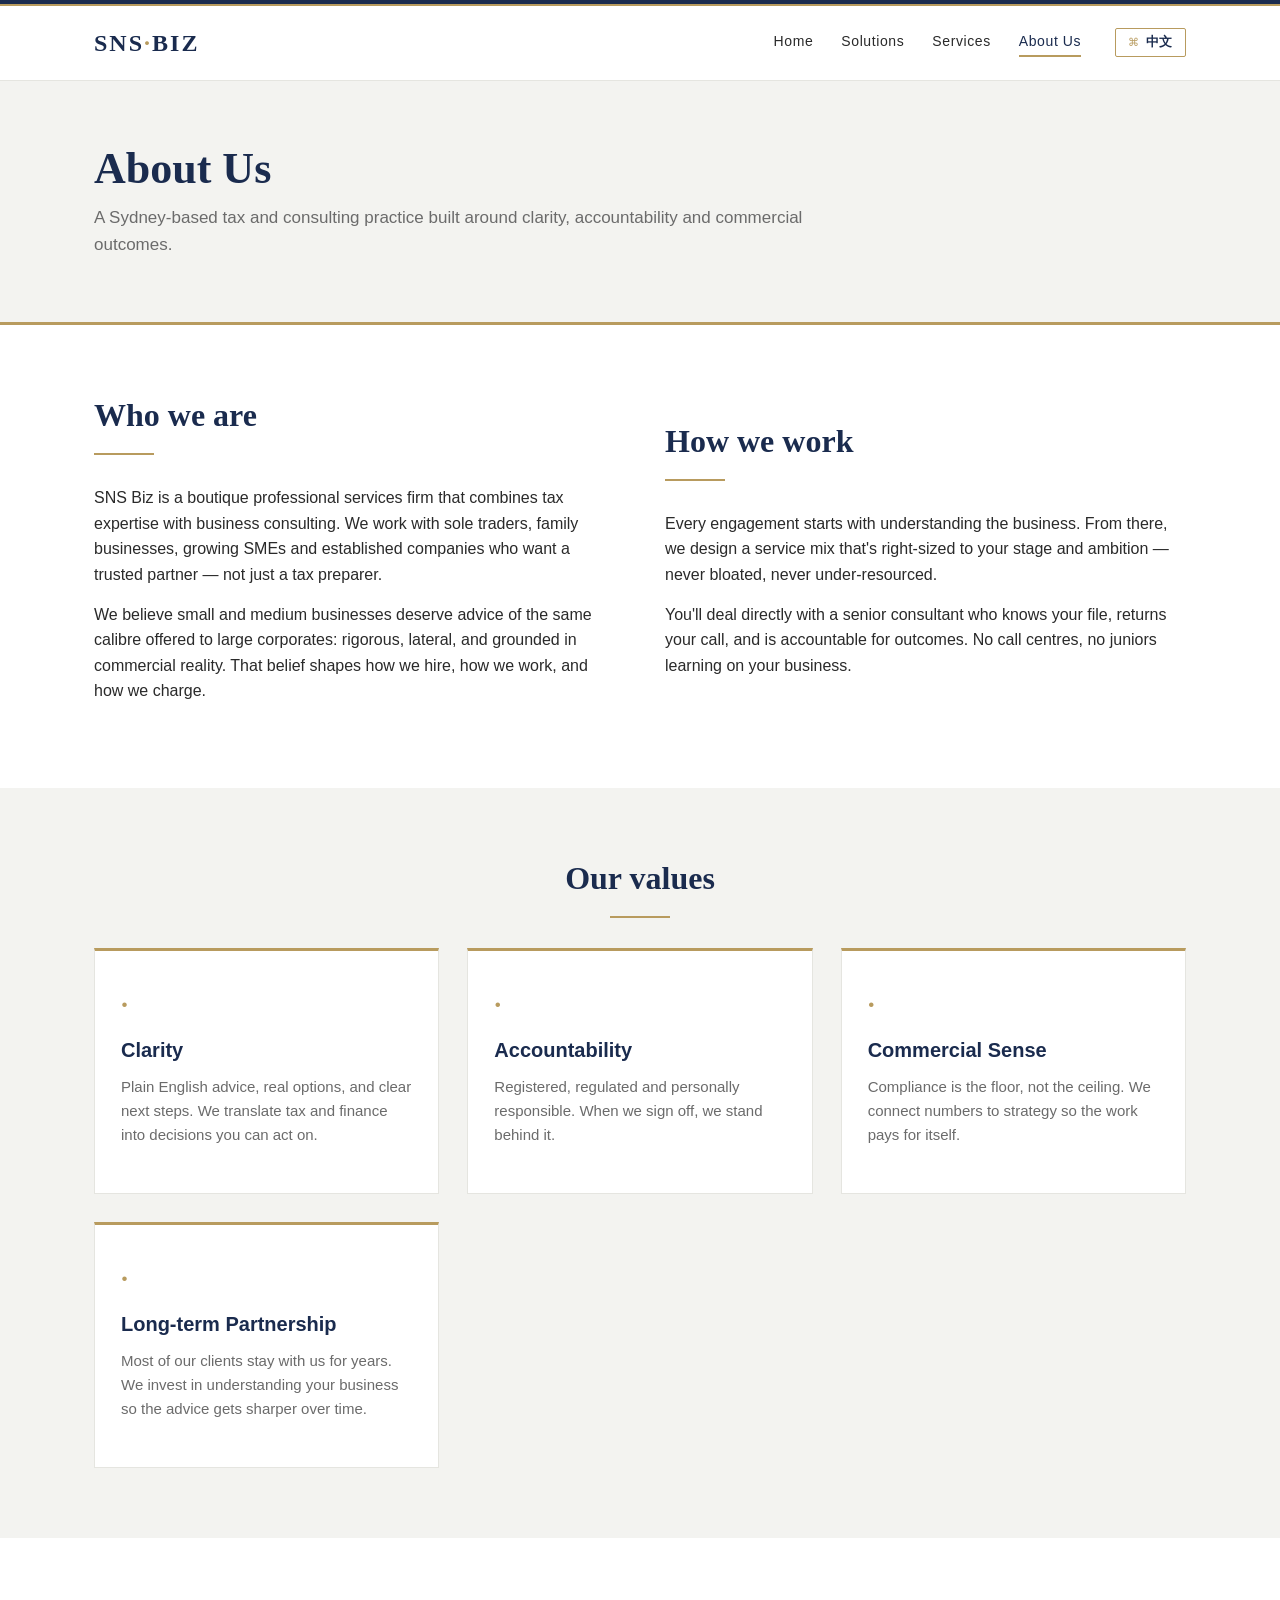
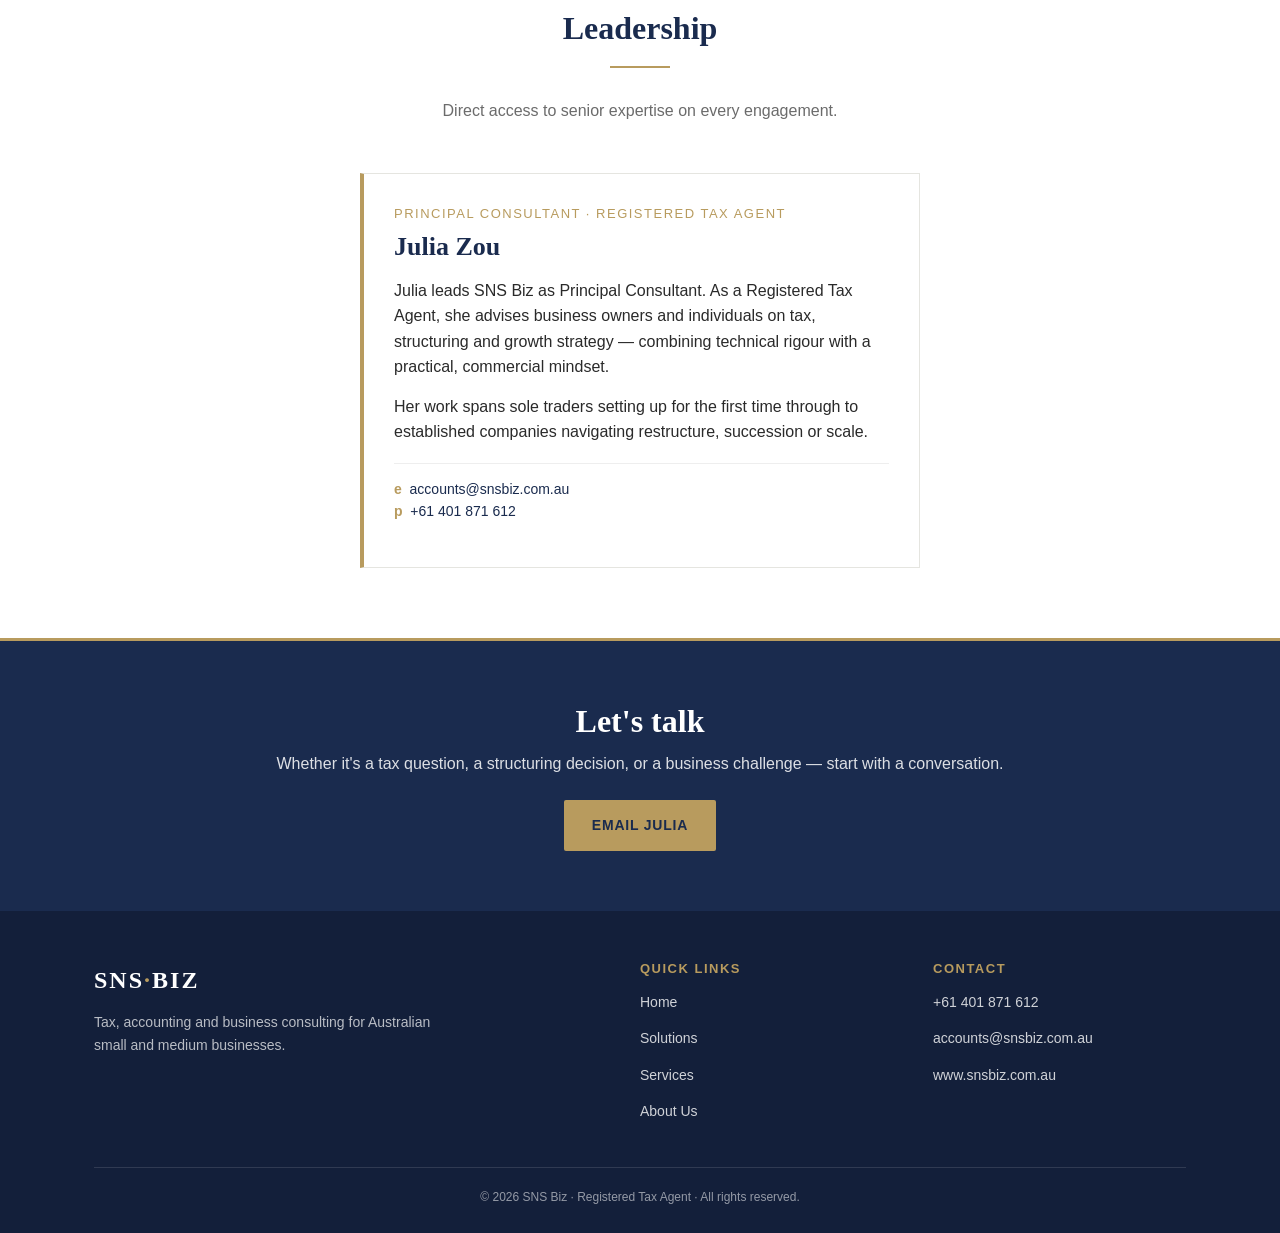
==== about.html @ d444dbba "Add files via upload" ====
<!DOCTYPE html>
<html lang="en">
<head>
<meta charset="UTF-8">
<meta name="viewport" content="width=device-width, initial-scale=1.0">
<title data-i18n-title="about.title">About Us — SNS Biz</title>
<meta name="description" content="About SNS Biz — a Sydney-based tax and business consulting practice led by Julia Zou, Principal Consultant and Registered Tax Agent.">
<link rel="stylesheet" href="styles.css">
</head>
<body>

<header class="site-header">
  <div class="container">
    <a href="index.html" class="brand">SNS<span class="dot">·</span>BIZ</a>
    <nav>
      <ul>
        <li><a href="index.html" data-i18n="nav.home">Home</a></li>
        <li><a href="solutions.html" data-i18n="nav.solutions">Solutions</a></li>
        <li><a href="services.html" data-i18n="nav.services">Services</a></li>
        <li><a href="about.html" class="active" data-i18n="nav.about">About Us</a></li>
        <li class="lang-item"><button type="button" class="lang-toggle" data-i18n="lang.toggle">中文</button></li>
      </ul>
    </nav>
  </div>
</header>

<section class="page-header">
  <div class="container">
    <h1 data-i18n="about.header.h1">About Us</h1>
    <p data-i18n="about.header.sub">A Sydney-based tax and consulting practice built around clarity, accountability and commercial outcomes.</p>
  </div>
</section>

<section>
  <div class="container two-col">
    <div>
      <h2 data-i18n="about.who.title">Who we are</h2>
      <div class="section-divider" style="margin-left:0;margin-right:auto"></div>
      <p data-i18n="about.who.body">SNS Biz is a boutique professional services firm that combines tax expertise with business consulting. We work with sole traders, family businesses, growing SMEs and established companies who want a trusted partner — not just a tax preparer.</p>
      <p data-i18n="about.who.body2">We believe small and medium businesses deserve advice of the same calibre offered to large corporates: rigorous, lateral, and grounded in commercial reality. That belief shapes how we hire, how we work, and how we charge.</p>
    </div>
    <div>
      <h2 data-i18n="about.how.title">How we work</h2>
      <div class="section-divider" style="margin-left:0;margin-right:auto"></div>
      <p data-i18n="about.how.body">Every engagement starts with understanding the business. From there, we design a service mix that's right-sized to your stage and ambition — never bloated, never under-resourced.</p>
      <p data-i18n="about.how.body2">You'll deal directly with a senior consultant who knows your file, returns your call, and is accountable for outcomes. No call centres, no juniors learning on your business.</p>
    </div>
  </div>
</section>

<section class="stats">
  <div class="container">
    <h2 class="section-title" data-i18n="about.values.title">Our values</h2>
    <div class="section-divider"></div>
    <div class="cards" style="margin-top:30px">
      <div class="card">
        <div class="icon">·</div>
        <h3 data-i18n="about.values.v1.title">Clarity</h3>
        <p data-i18n="about.values.v1.body">Plain English advice, real options, and clear next steps. We translate tax and finance into decisions you can act on.</p>
      </div>
      <div class="card">
        <div class="icon">·</div>
        <h3 data-i18n="about.values.v2.title">Accountability</h3>
        <p data-i18n="about.values.v2.body">Registered, regulated and personally responsible. When we sign off, we stand behind it.</p>
      </div>
      <div class="card">
        <div class="icon">·</div>
        <h3 data-i18n="about.values.v3.title">Commercial Sense</h3>
        <p data-i18n="about.values.v3.body">Compliance is the floor, not the ceiling. We connect numbers to strategy so the work pays for itself.</p>
      </div>
      <div class="card">
        <div class="icon">·</div>
        <h3 data-i18n="about.values.v4.title">Long-term Partnership</h3>
        <p data-i18n="about.values.v4.body">Most of our clients stay with us for years. We invest in understanding your business so the advice gets sharper over time.</p>
      </div>
    </div>
  </div>
</section>

<section>
  <div class="container">
    <h2 class="section-title" data-i18n="about.lead.title">Leadership</h2>
    <div class="section-divider"></div>
    <p class="section-sub" data-i18n="about.lead.sub">Direct access to senior expertise on every engagement.</p>

    <div style="display:flex;justify-content:center">
      <div class="team-card">
        <div class="role" data-i18n="about.lead.role">Principal Consultant · Registered Tax Agent</div>
        <h3>Julia Zou</h3>
        <p data-i18n="about.lead.bio1">Julia leads SNS Biz as Principal Consultant. As a Registered Tax Agent, she advises business owners and individuals on tax, structuring and growth strategy — combining technical rigour with a practical, commercial mindset.</p>
        <p data-i18n="about.lead.bio2">Her work spans sole traders setting up for the first time through to established companies navigating restructure, succession or scale.</p>
        <p style="margin-top:18px;padding-top:14px;border-top:1px solid #eee;font-size:14px;color:var(--grey)">
          <strong style="color:var(--gold)">e</strong> &nbsp;<a href="mailto:accounts@snsbiz.com.au">accounts@snsbiz.com.au</a><br>
          <strong style="color:var(--gold)">p</strong> &nbsp;<a href="tel:+61401871612">+61 401 871 612</a>
        </p>
      </div>
    </div>
  </div>
</section>

<section class="cta">
  <div class="container">
    <h2 data-i18n="about.cta.title">Let's talk</h2>
    <p data-i18n="about.cta.body">Whether it's a tax question, a structuring decision, or a business challenge — start with a conversation.</p>
    <a href="mailto:accounts@snsbiz.com.au" class="btn btn-primary" data-i18n="about.cta.btn">Email Julia</a>
  </div>
</section>

<footer>
  <div class="container">
    <div class="row">
      <div>
        <span class="brand">SNS<span style="color:var(--gold)">·</span>BIZ</span>
        <p style="color:rgba(255,255,255,0.7);font-size:14px;max-width:340px" data-i18n="footer.about">Tax, accounting and business consulting for Australian small and medium businesses.</p>
      </div>
      <div>
        <h4 data-i18n="footer.quicklinks">Quick Links</h4>
        <p><a href="index.html" data-i18n="nav.home">Home</a></p>
        <p><a href="solutions.html" data-i18n="nav.solutions">Solutions</a></p>
        <p><a href="services.html" data-i18n="nav.services">Services</a></p>
        <p><a href="about.html" data-i18n="nav.about">About Us</a></p>
      </div>
      <div>
        <h4 data-i18n="footer.contact">Contact</h4>
        <p><a href="tel:+61401871612">+61 401 871 612</a></p>
        <p><a href="mailto:accounts@snsbiz.com.au">accounts@snsbiz.com.au</a></p>
        <p><a href="https://www.snsbiz.com.au">www.snsbiz.com.au</a></p>
      </div>
    </div>
    <div class="legal" data-i18n="footer.legal">© <span id="year"></span> SNS Biz · Registered Tax Agent · All rights reserved.</div>
  </div>
</footer>
<script src="i18n.js"></script>

</body>
</html>
---- styles.css ----
/* SNS Biz — shared styles */
:root {
  --navy: #1a2b4e;
  --navy-dark: #131f3a;
  --gold: #b89b5e;
  --gold-light: #d4ba81;
  --body: #2a2a2a;
  --grey: #6b6b6b;
  --grey-light: #f3f3f0;
  --white: #ffffff;
  --max-width: 1140px;
}

* { box-sizing: border-box; margin: 0; padding: 0; }

html { scroll-behavior: smooth; }
body {
  font-family: 'Helvetica Neue', Helvetica, Arial, sans-serif;
  color: var(--body);
  line-height: 1.6;
  background: var(--white);
}

a { color: var(--navy); text-decoration: none; transition: color 0.2s; }
a:hover { color: var(--gold); }

img { max-width: 100%; display: block; }

h1, h2, h3, h4 {
  font-family: 'Times New Roman', Georgia, serif;
  color: var(--navy);
  font-weight: 700;
  line-height: 1.25;
}

h1 { font-size: 44px; margin-bottom: 16px; }
h2 { font-size: 32px; margin-bottom: 14px; }
h3 { font-size: 20px; margin-bottom: 10px; font-family: 'Helvetica Neue', Helvetica, Arial, sans-serif; }
h4 { font-size: 16px; margin-bottom: 8px; font-family: 'Helvetica Neue', Helvetica, Arial, sans-serif; }

p { margin-bottom: 14px; color: var(--body); }

.container { max-width: var(--max-width); margin: 0 auto; padding: 0 24px; }

/* ===== Header ===== */
.site-header {
  background: var(--white);
  border-top: 4px solid var(--navy);
  border-bottom: 1px solid #e5e5e0;
  position: sticky;
  top: 0;
  z-index: 100;
}
.site-header::before {
  content: '';
  display: block;
  height: 1.5px;
  background: var(--gold);
}
.site-header .container {
  display: flex;
  justify-content: space-between;
  align-items: center;
  padding-top: 18px;
  padding-bottom: 18px;
}
.brand {
  font-family: 'Times New Roman', Georgia, serif;
  font-size: 24px;
  font-weight: 700;
  color: var(--navy);
  letter-spacing: 2px;
  text-transform: uppercase;
}
.brand .dot { color: var(--gold); }
nav ul { list-style: none; display: flex; gap: 28px; }
nav a {
  color: var(--body);
  font-size: 14px;
  font-weight: 500;
  letter-spacing: 0.6px;
  padding: 6px 0;
  border-bottom: 2px solid transparent;
}
nav a:hover, nav a.active {
  color: var(--navy);
  border-bottom-color: var(--gold);
}

/* Language toggle button */
.lang-toggle {
  display: inline-flex;
  align-items: center;
  gap: 6px;
  padding: 5px 12px;
  font-size: 12.5px;
  font-weight: 600;
  letter-spacing: 0.6px;
  color: var(--navy);
  background: transparent;
  border: 1px solid var(--gold);
  border-radius: 2px;
  cursor: pointer;
  transition: background 0.2s, color 0.2s;
  font-family: inherit;
}
.lang-toggle::before {
  content: '⌘';
  font-size: 11px;
  color: var(--gold);
  font-weight: 400;
}
.lang-toggle:hover {
  background: var(--gold);
  color: var(--navy);
}
.lang-toggle:hover::before { color: var(--navy); }
nav ul li.lang-item { margin-left: 6px; }

/* Chinese typography overrides */
body[data-lang="zh"] {
  font-family: 'PingFang SC', 'Hiragino Sans GB', 'Microsoft YaHei', '微软雅黑',
               'Source Han Sans CN', 'Noto Sans SC', sans-serif;
}
body[data-lang="zh"] h1,
body[data-lang="zh"] h2,
body[data-lang="zh"] h3,
body[data-lang="zh"] h4,
body[data-lang="zh"] .brand,
body[data-lang="zh"] .stat .num,
body[data-lang="zh"] .team-card h3,
body[data-lang="zh"] .svc-row h3 {
  font-family: 'PingFang SC', 'Hiragino Sans GB', 'Microsoft YaHei', '微软雅黑',
               'Source Han Sans CN', 'Noto Sans SC', sans-serif;
  letter-spacing: 1px;
}
body[data-lang="zh"] .brand { letter-spacing: 3px; }
body[data-lang="zh"] nav a { letter-spacing: 0.4px; }
body[data-lang="zh"] .btn { letter-spacing: 1px; }
body[data-lang="zh"] .hero h1 { font-size: 44px; }
body[data-lang="zh"] .stat .label { letter-spacing: 0.6px; }

/* ===== Hero / Page Header ===== */
.hero {
  background: linear-gradient(135deg, var(--navy) 0%, var(--navy-dark) 100%);
  color: var(--white);
  padding: 90px 0 110px;
  position: relative;
  overflow: hidden;
}
.hero::after {
  content: '';
  position: absolute;
  bottom: 0; left: 0; right: 0;
  height: 4px;
  background: var(--gold);
}
.hero h1 {
  color: var(--white);
  font-size: 52px;
  max-width: 720px;
  margin-bottom: 20px;
}
.hero .lede {
  font-size: 19px;
  color: rgba(255,255,255,0.85);
  max-width: 640px;
  margin-bottom: 30px;
  line-height: 1.55;
}
.hero .actions { display: flex; gap: 14px; flex-wrap: wrap; }

.page-header {
  background: var(--grey-light);
  padding: 60px 0 50px;
  border-bottom: 3px solid var(--gold);
}
.page-header h1 { margin-bottom: 8px; }
.page-header p { color: var(--grey); font-size: 17px; max-width: 720px; }

/* ===== Buttons ===== */
.btn {
  display: inline-block;
  padding: 12px 26px;
  font-size: 14px;
  font-weight: 600;
  letter-spacing: 0.8px;
  text-transform: uppercase;
  border: 2px solid transparent;
  border-radius: 2px;
  transition: all 0.2s;
  cursor: pointer;
}
.btn-primary { background: var(--gold); color: var(--navy); }
.btn-primary:hover { background: var(--gold-light); color: var(--navy); }
.btn-outline { background: transparent; color: var(--white); border-color: rgba(255,255,255,0.5); }
.btn-outline:hover { border-color: var(--gold); color: var(--gold); }

/* ===== Sections ===== */
section { padding: 70px 0; }
.section-title {
  text-align: center;
  margin-bottom: 14px;
}
.section-sub {
  text-align: center;
  color: var(--grey);
  max-width: 680px;
  margin: 0 auto 50px;
  font-size: 16px;
}
.section-divider {
  width: 60px;
  height: 2px;
  background: var(--gold);
  margin: 18px auto 30px;
}

/* ===== Cards ===== */
.cards {
  display: grid;
  grid-template-columns: repeat(auto-fit, minmax(260px, 1fr));
  gap: 28px;
}
.card {
  background: var(--white);
  border: 1px solid #e5e5e0;
  border-top: 3px solid var(--gold);
  padding: 32px 26px;
  transition: transform 0.2s, box-shadow 0.2s;
}
.card:hover {
  transform: translateY(-3px);
  box-shadow: 0 12px 28px rgba(20,35,70,0.10);
}
.card .icon {
  font-family: 'Times New Roman', Georgia, serif;
  color: var(--gold);
  font-size: 28px;
  font-weight: 700;
  margin-bottom: 10px;
}
.card h3 { color: var(--navy); margin-bottom: 12px; }
.card p { color: var(--grey); font-size: 15px; }

/* ===== Two-column ===== */
.two-col {
  display: grid;
  grid-template-columns: 1fr 1fr;
  gap: 50px;
  align-items: center;
}
@media (max-width: 768px) {
  .two-col { grid-template-columns: 1fr; }
}

/* ===== Stats / strip ===== */
.stats {
  background: var(--grey-light);
}
.stats .row {
  display: grid;
  grid-template-columns: repeat(auto-fit, minmax(180px, 1fr));
  gap: 30px;
  text-align: center;
}
.stat .num {
  font-family: 'Times New Roman', Georgia, serif;
  font-size: 44px;
  color: var(--navy);
  font-weight: 700;
  line-height: 1;
}
.stat .label {
  display: block;
  color: var(--grey);
  font-size: 13px;
  letter-spacing: 1.5px;
  text-transform: uppercase;
  margin-top: 8px;
}

/* ===== Service list (Services page) ===== */
.svc-row {
  display: grid;
  grid-template-columns: 220px 1fr;
  gap: 40px;
  padding: 36px 0;
  border-bottom: 1px solid #e5e5e0;
}
.svc-row:last-child { border-bottom: none; }
.svc-row h3 {
  font-family: 'Times New Roman', Georgia, serif;
  color: var(--navy);
  font-size: 22px;
  position: relative;
  padding-left: 14px;
}
.svc-row h3::before {
  content: '';
  position: absolute;
  left: 0; top: 6px; bottom: 6px;
  width: 3px;
  background: var(--gold);
}
.svc-row ul { list-style: none; padding-left: 0; }
.svc-row li {
  position: relative;
  padding-left: 22px;
  margin-bottom: 8px;
  color: var(--body);
  font-size: 15px;
}
.svc-row li::before {
  content: '·';
  position: absolute;
  left: 6px; top: -3px;
  color: var(--gold);
  font-size: 22px;
  line-height: 1;
}
@media (max-width: 768px) {
  .svc-row { grid-template-columns: 1fr; gap: 14px; }
}

/* ===== About page ===== */
.team-card {
  background: var(--white);
  border: 1px solid #e5e5e0;
  border-left: 4px solid var(--gold);
  padding: 30px;
  max-width: 560px;
}
.team-card .role {
  color: var(--gold);
  font-size: 13px;
  letter-spacing: 1.5px;
  text-transform: uppercase;
  margin-bottom: 6px;
}
.team-card h3 {
  font-family: 'Times New Roman', Georgia, serif;
  font-size: 26px;
  color: var(--navy);
  margin-bottom: 14px;
}

/* ===== CTA strip ===== */
.cta {
  background: var(--navy);
  color: var(--white);
  text-align: center;
  padding: 60px 0;
  border-top: 3px solid var(--gold);
}
.cta h2 { color: var(--white); margin-bottom: 10px; }
.cta p { color: rgba(255,255,255,0.85); margin-bottom: 24px; }

/* ===== Footer ===== */
footer {
  background: var(--navy-dark);
  color: rgba(255,255,255,0.75);
  padding: 50px 0 26px;
  font-size: 14px;
}
footer .row {
  display: grid;
  grid-template-columns: 2fr 1fr 1fr;
  gap: 40px;
  padding-bottom: 30px;
  border-bottom: 1px solid rgba(255,255,255,0.12);
}
footer h4 {
  color: var(--gold);
  font-family: 'Helvetica Neue', Helvetica, Arial, sans-serif;
  font-size: 13px;
  letter-spacing: 1.5px;
  text-transform: uppercase;
  margin-bottom: 14px;
}
footer a { color: rgba(255,255,255,0.8); }
footer a:hover { color: var(--gold); }
footer .brand { color: var(--white); margin-bottom: 12px; display: block; }
footer .legal {
  text-align: center;
  padding-top: 20px;
  font-size: 12px;
  color: rgba(255,255,255,0.55);
}
@media (max-width: 768px) {
  footer .row { grid-template-columns: 1fr; }
  .hero h1 { font-size: 36px; }
  h1 { font-size: 32px; }
  h2 { font-size: 26px; }
}
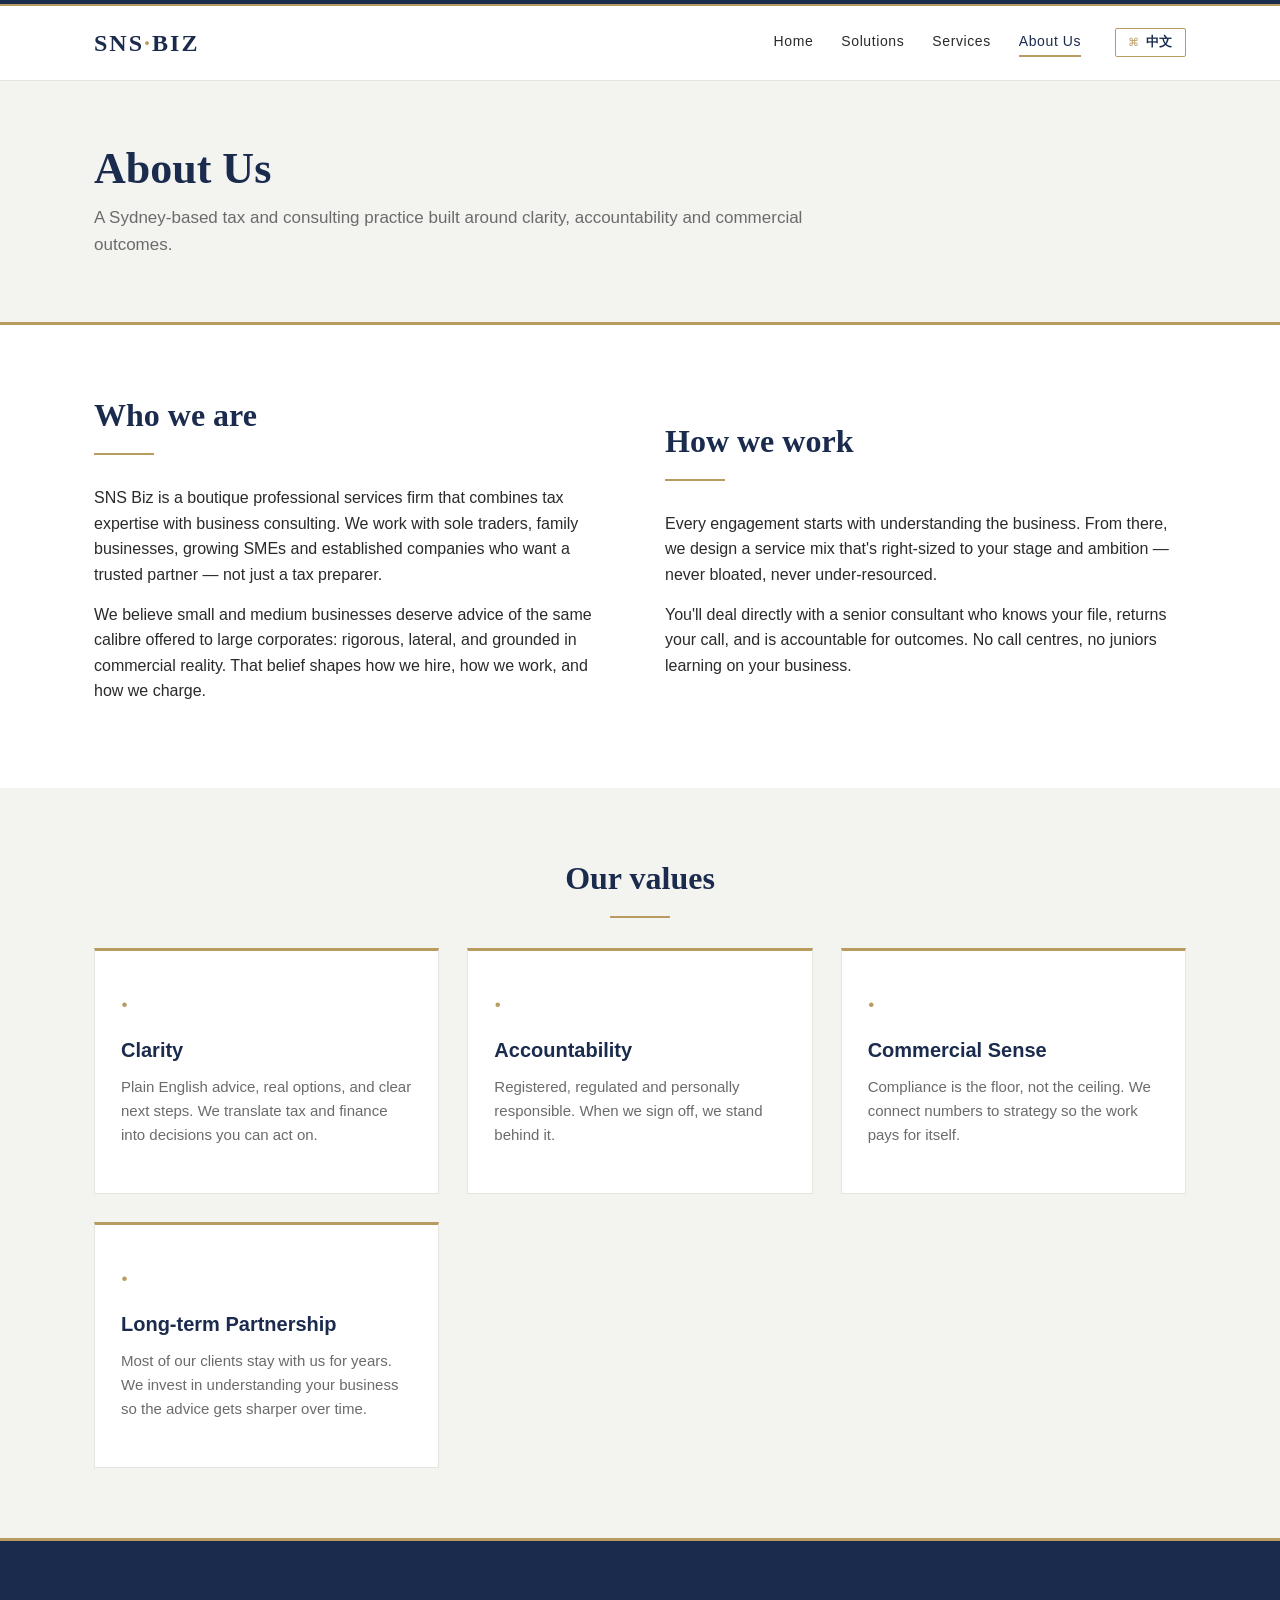
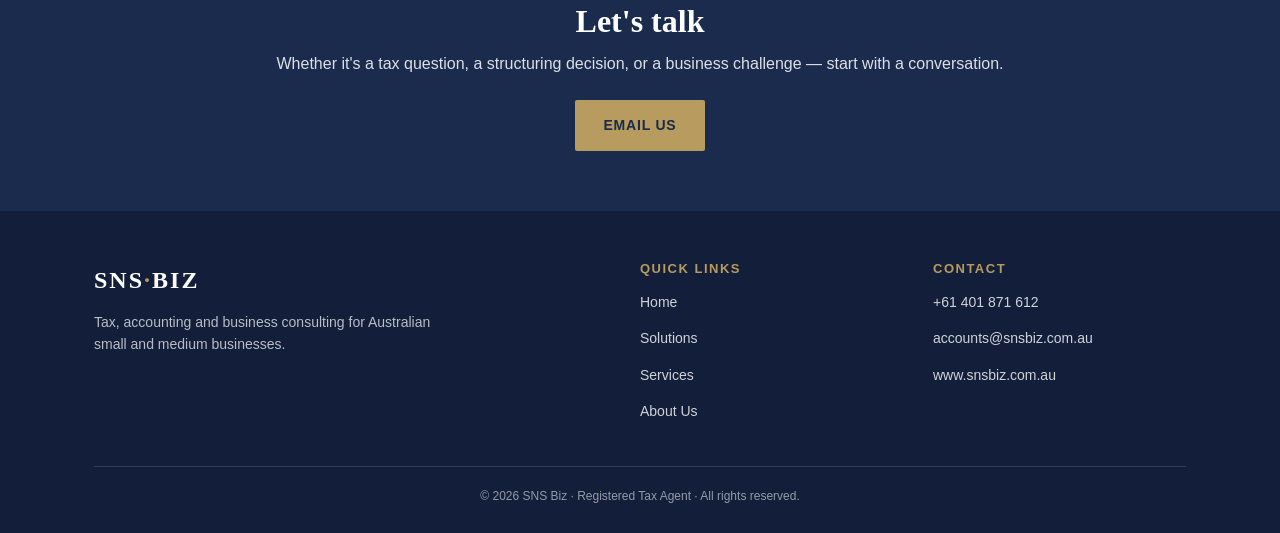
==== commit 9fccc970: "Update about.html" ====
--- a/about.html
+++ b/about.html
@@ -77,32 +77,11 @@
   </div>
 </section>
 
-<section>
-  <div class="container">
-    <h2 class="section-title" data-i18n="about.lead.title">Leadership</h2>
-    <div class="section-divider"></div>
-    <p class="section-sub" data-i18n="about.lead.sub">Direct access to senior expertise on every engagement.</p>
-
-    <div style="display:flex;justify-content:center">
-      <div class="team-card">
-        <div class="role" data-i18n="about.lead.role">Principal Consultant · Registered Tax Agent</div>
-        <h3>Julia Zou</h3>
-        <p data-i18n="about.lead.bio1">Julia leads SNS Biz as Principal Consultant. As a Registered Tax Agent, she advises business owners and individuals on tax, structuring and growth strategy — combining technical rigour with a practical, commercial mindset.</p>
-        <p data-i18n="about.lead.bio2">Her work spans sole traders setting up for the first time through to established companies navigating restructure, succession or scale.</p>
-        <p style="margin-top:18px;padding-top:14px;border-top:1px solid #eee;font-size:14px;color:var(--grey)">
-          <strong style="color:var(--gold)">e</strong> &nbsp;<a href="mailto:accounts@snsbiz.com.au">accounts@snsbiz.com.au</a><br>
-          <strong style="color:var(--gold)">p</strong> &nbsp;<a href="tel:+61401871612">+61 401 871 612</a>
-        </p>
-      </div>
-    </div>
-  </div>
-</section>
-
 <section class="cta">
   <div class="container">
     <h2 data-i18n="about.cta.title">Let's talk</h2>
     <p data-i18n="about.cta.body">Whether it's a tax question, a structuring decision, or a business challenge — start with a conversation.</p>
-    <a href="mailto:accounts@snsbiz.com.au" class="btn btn-primary" data-i18n="about.cta.btn">Email Julia</a>
+    <a href="mailto:accounts@snsbiz.com.au" class="btn btn-primary" data-i18n="about.cta.btn">Email Us</a>
   </div>
 </section>
 
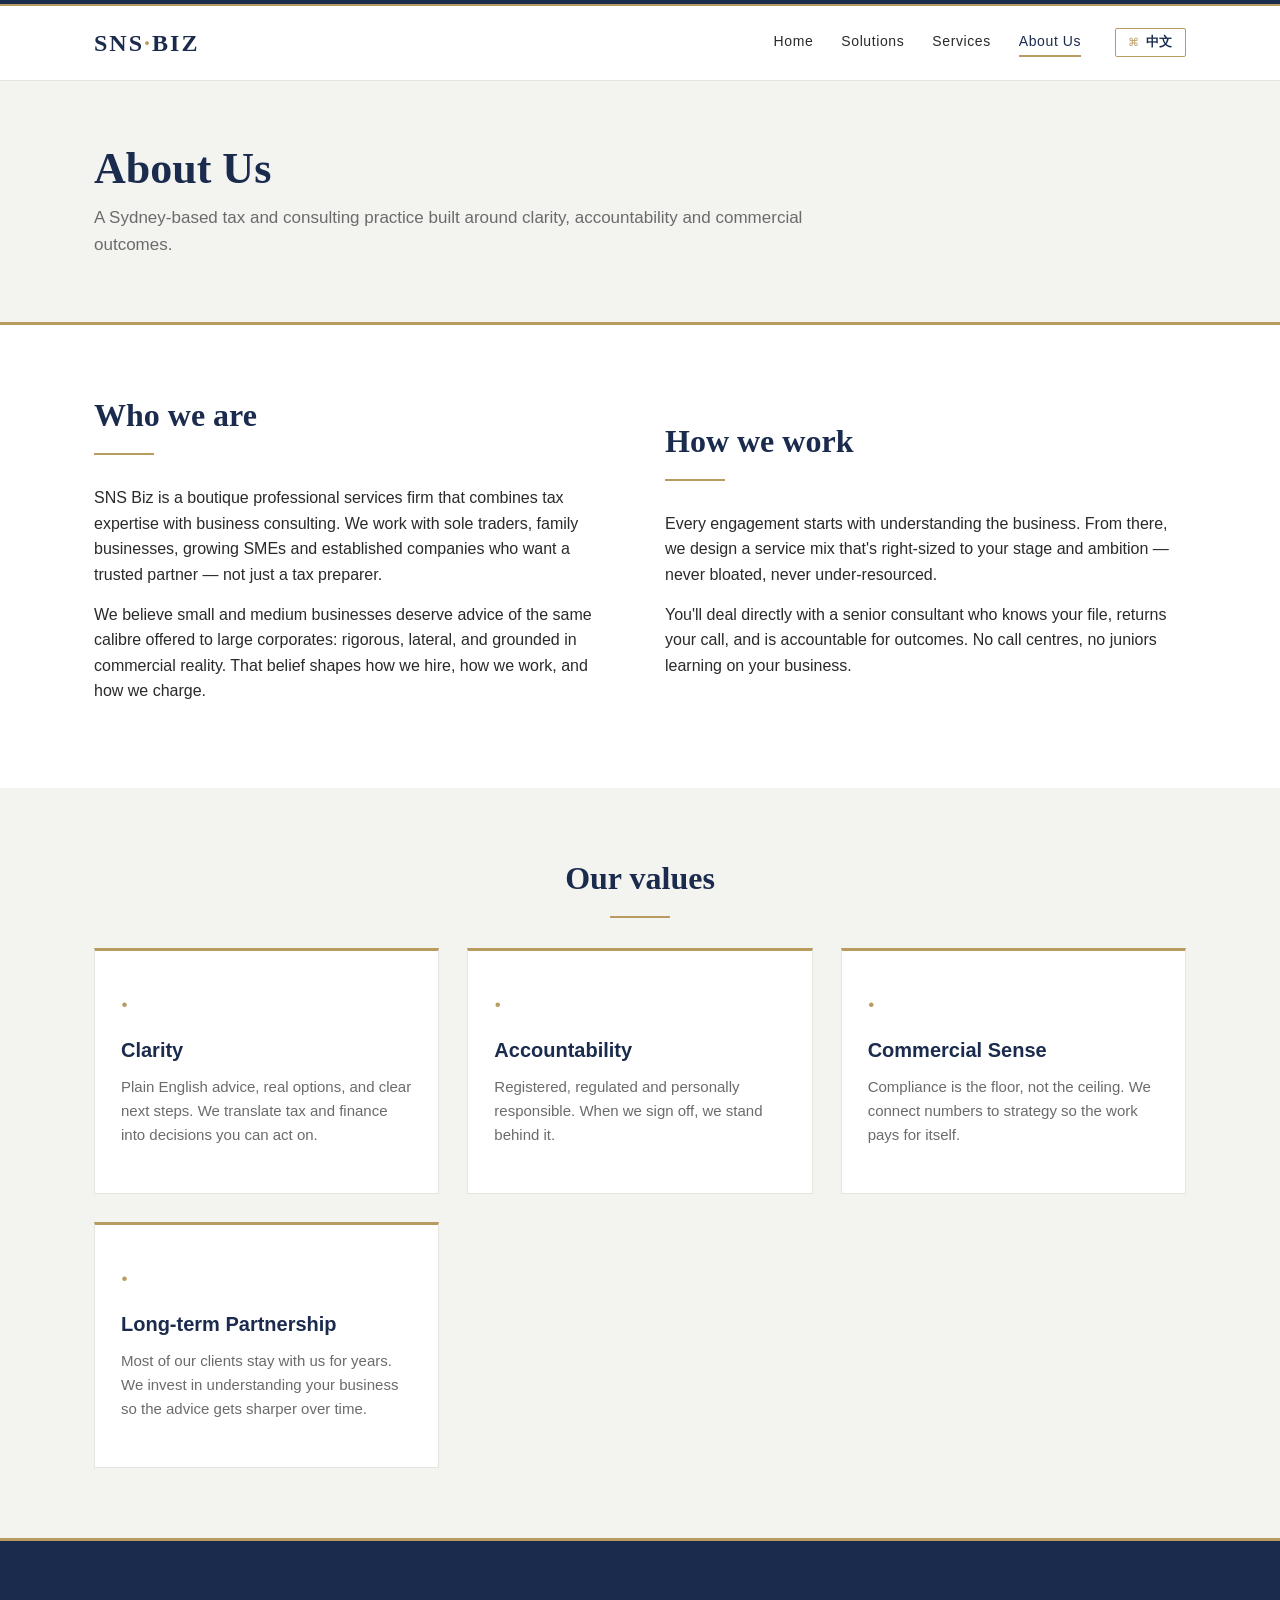
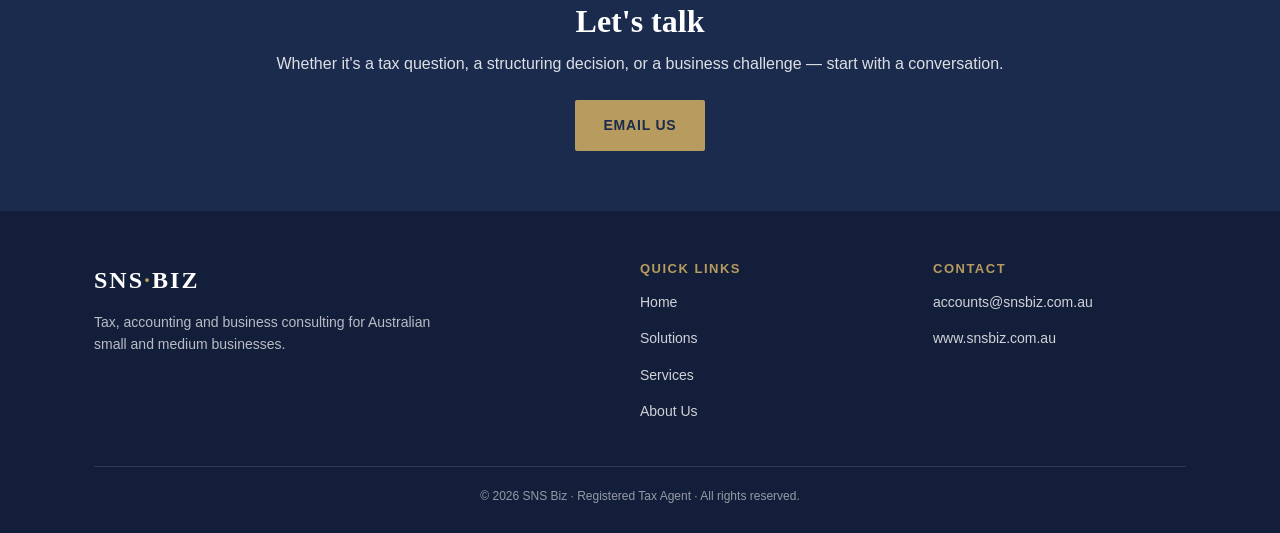
==== commit 72deb254: "feat: update" ====
--- a/about.html
+++ b/about.html
@@ -4,7 +4,7 @@
 <meta charset="UTF-8">
 <meta name="viewport" content="width=device-width, initial-scale=1.0">
 <title data-i18n-title="about.title">About Us — SNS Biz</title>
-<meta name="description" content="About SNS Biz — a Sydney-based tax and business consulting practice led by Julia Zou, Principal Consultant and Registered Tax Agent.">
+<meta name="description" content="About SNS Biz — a Sydney-based tax and business consulting practice led by fully qualified professional and Registered Tax Agent.">
 <link rel="stylesheet" href="styles.css">
 </head>
 <body>
@@ -101,7 +101,6 @@
       </div>
       <div>
         <h4 data-i18n="footer.contact">Contact</h4>
-        <p><a href="tel:+61401871612">+61 401 871 612</a></p>
         <p><a href="mailto:accounts@snsbiz.com.au">accounts@snsbiz.com.au</a></p>
         <p><a href="https://www.snsbiz.com.au">www.snsbiz.com.au</a></p>
       </div>
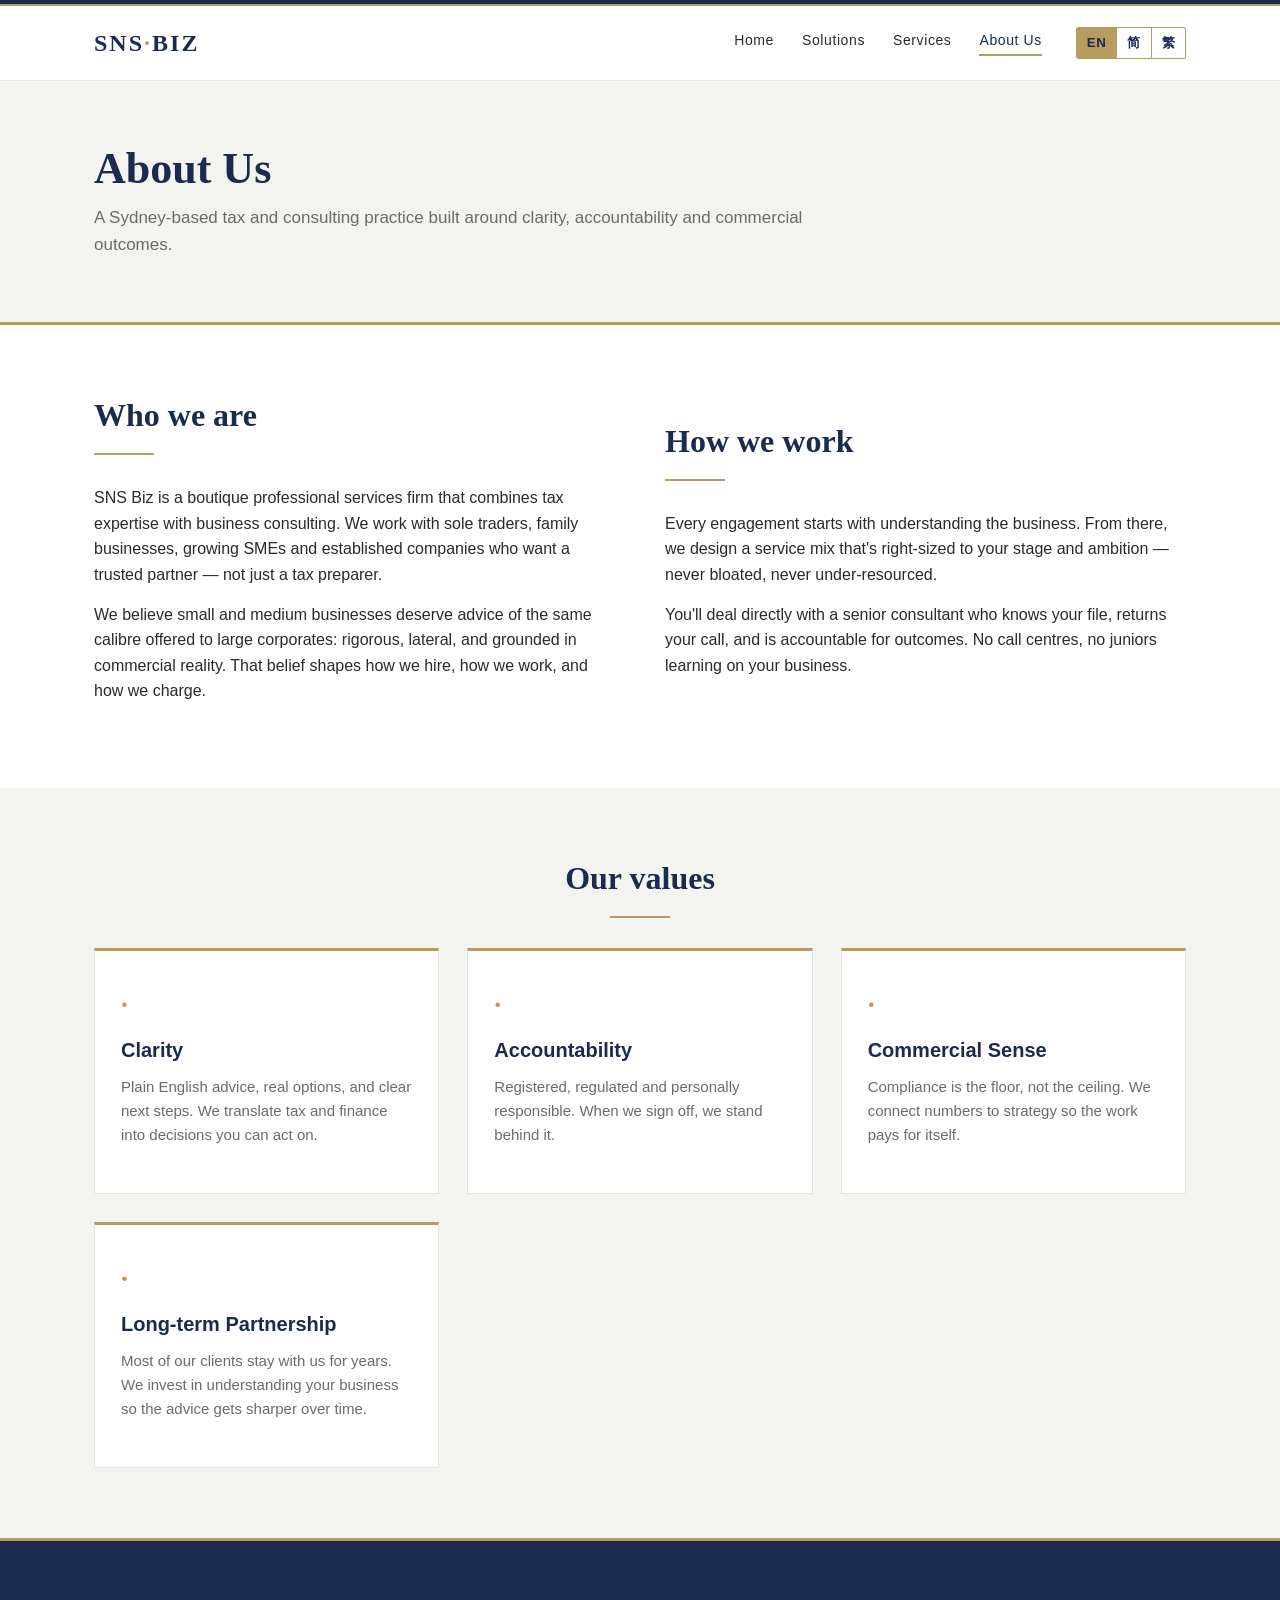
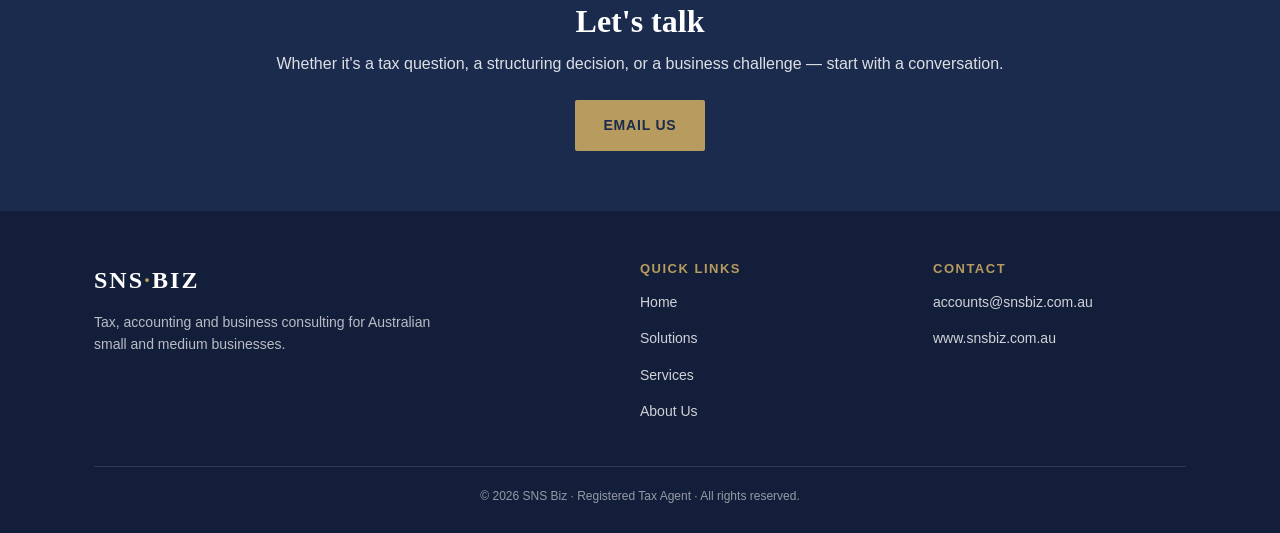
==== commit 7df10f6a: "feat: added traditional chinese" ====
--- a/about.html
+++ b/about.html
@@ -18,7 +18,13 @@
         <li><a href="solutions.html" data-i18n="nav.solutions">Solutions</a></li>
         <li><a href="services.html" data-i18n="nav.services">Services</a></li>
         <li><a href="about.html" class="active" data-i18n="nav.about">About Us</a></li>
-        <li class="lang-item"><button type="button" class="lang-toggle" data-i18n="lang.toggle">中文</button></li>
+        <li class="lang-item">
+          <div class="lang-switch" role="group" aria-label="Language">
+            <button type="button" data-lang="en">EN</button>
+            <button type="button" data-lang="zh">简</button>
+            <button type="button" data-lang="zh-TW">繁</button>
+          </div>
+        </li>
       </ul>
     </nav>
   </div>
--- a/styles.css
+++ b/styles.css
@@ -87,37 +87,43 @@
   border-bottom-color: var(--gold);
 }
 
-/* Language toggle button */
-.lang-toggle {
+/* Language switcher (EN | 简 | 繁) */
+nav ul li.lang-item { margin-left: 6px; }
+.lang-switch {
   display: inline-flex;
-  align-items: center;
-  gap: 6px;
-  padding: 5px 12px;
-  font-size: 12.5px;
-  font-weight: 600;
-  letter-spacing: 0.6px;
-  color: var(--navy);
-  background: transparent;
+  align-items: stretch;
   border: 1px solid var(--gold);
   border-radius: 2px;
+  overflow: hidden;
+  font-size: 12px;
+  line-height: 1;
+}
+.lang-switch button {
+  border: none;
+  background: transparent;
+  padding: 6px 10px;
   cursor: pointer;
+  color: var(--navy);
+  font-weight: 600;
+  font-family: 'Helvetica Neue', Helvetica, Arial,
+               'PingFang SC', 'PingFang TC', 'Microsoft YaHei', 'Microsoft JhengHei',
+               sans-serif;
+  border-right: 1px solid var(--gold);
+  letter-spacing: 0.4px;
   transition: background 0.2s, color 0.2s;
-  font-family: inherit;
-}
-.lang-toggle::before {
-  content: '⌘';
-  font-size: 11px;
-  color: var(--gold);
-  font-weight: 400;
-}
-.lang-toggle:hover {
+  min-width: 32px;
+}
+.lang-switch button:last-child { border-right: none; }
+.lang-switch button.active {
   background: var(--gold);
   color: var(--navy);
-}
-.lang-toggle:hover::before { color: var(--navy); }
-nav ul li.lang-item { margin-left: 6px; }
-
-/* Chinese typography overrides */
+  cursor: default;
+}
+.lang-switch button:hover:not(.active) {
+  background: rgba(184, 155, 94, 0.18);
+}
+
+/* Simplified Chinese typography */
 body[data-lang="zh"] {
   font-family: 'PingFang SC', 'Hiragino Sans GB', 'Microsoft YaHei', '微软雅黑',
                'Source Han Sans CN', 'Noto Sans SC', sans-serif;
@@ -134,11 +140,36 @@
                'Source Han Sans CN', 'Noto Sans SC', sans-serif;
   letter-spacing: 1px;
 }
-body[data-lang="zh"] .brand { letter-spacing: 3px; }
-body[data-lang="zh"] nav a { letter-spacing: 0.4px; }
-body[data-lang="zh"] .btn { letter-spacing: 1px; }
-body[data-lang="zh"] .hero h1 { font-size: 44px; }
-body[data-lang="zh"] .stat .label { letter-spacing: 0.6px; }
+
+/* Traditional Chinese typography */
+body[data-lang="zh-TW"] {
+  font-family: 'PingFang TC', 'Hiragino Sans CNS', 'Microsoft JhengHei', '微軟正黑體',
+               'Source Han Sans TC', 'Noto Sans TC', sans-serif;
+}
+body[data-lang="zh-TW"] h1,
+body[data-lang="zh-TW"] h2,
+body[data-lang="zh-TW"] h3,
+body[data-lang="zh-TW"] h4,
+body[data-lang="zh-TW"] .brand,
+body[data-lang="zh-TW"] .stat .num,
+body[data-lang="zh-TW"] .team-card h3,
+body[data-lang="zh-TW"] .svc-row h3 {
+  font-family: 'PingFang TC', 'Hiragino Sans CNS', 'Microsoft JhengHei', '微軟正黑體',
+               'Source Han Sans TC', 'Noto Sans TC', sans-serif;
+  letter-spacing: 1px;
+}
+
+/* Shared CJK adjustments */
+body[data-lang="zh"] .brand,
+body[data-lang="zh-TW"] .brand { letter-spacing: 3px; }
+body[data-lang="zh"] nav a,
+body[data-lang="zh-TW"] nav a { letter-spacing: 0.4px; }
+body[data-lang="zh"] .btn,
+body[data-lang="zh-TW"] .btn { letter-spacing: 1px; }
+body[data-lang="zh"] .hero h1,
+body[data-lang="zh-TW"] .hero h1 { font-size: 44px; }
+body[data-lang="zh"] .stat .label,
+body[data-lang="zh-TW"] .stat .label { letter-spacing: 0.6px; }
 
 /* ===== Hero / Page Header ===== */
 .hero {
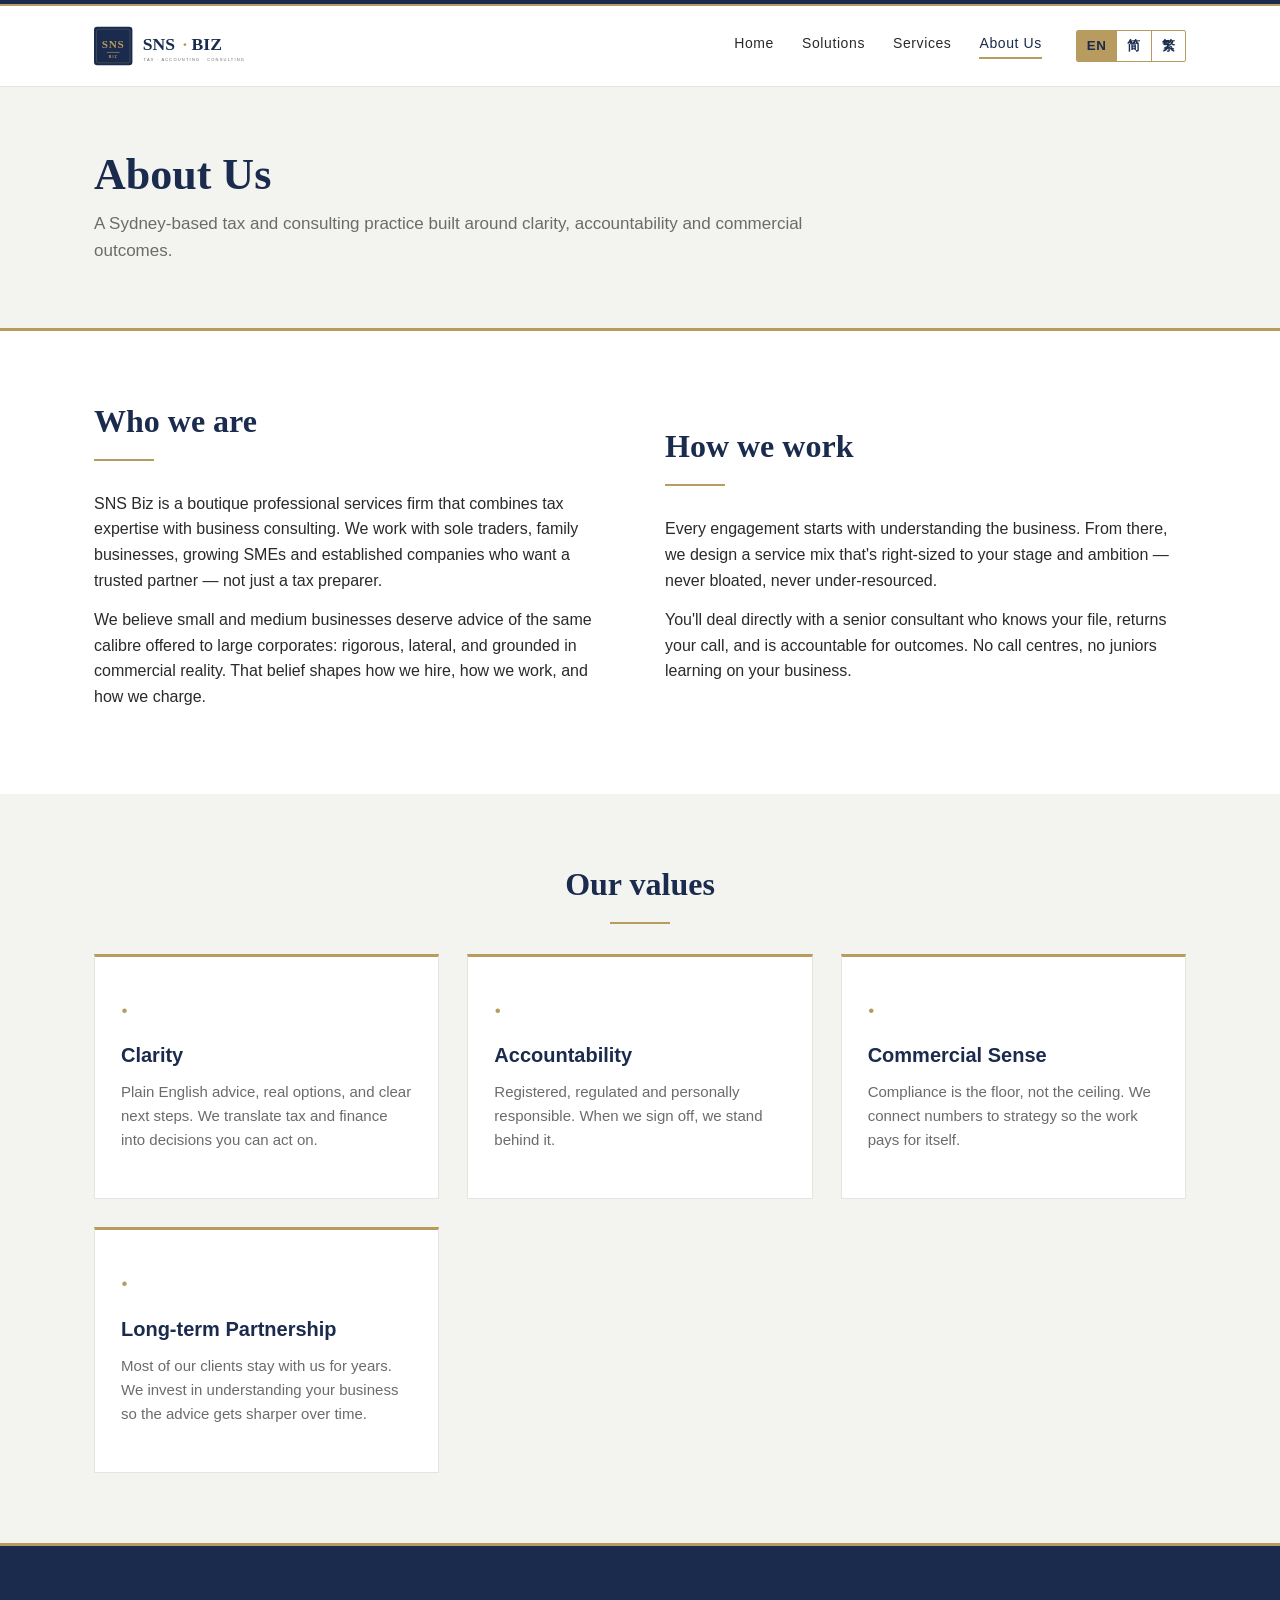
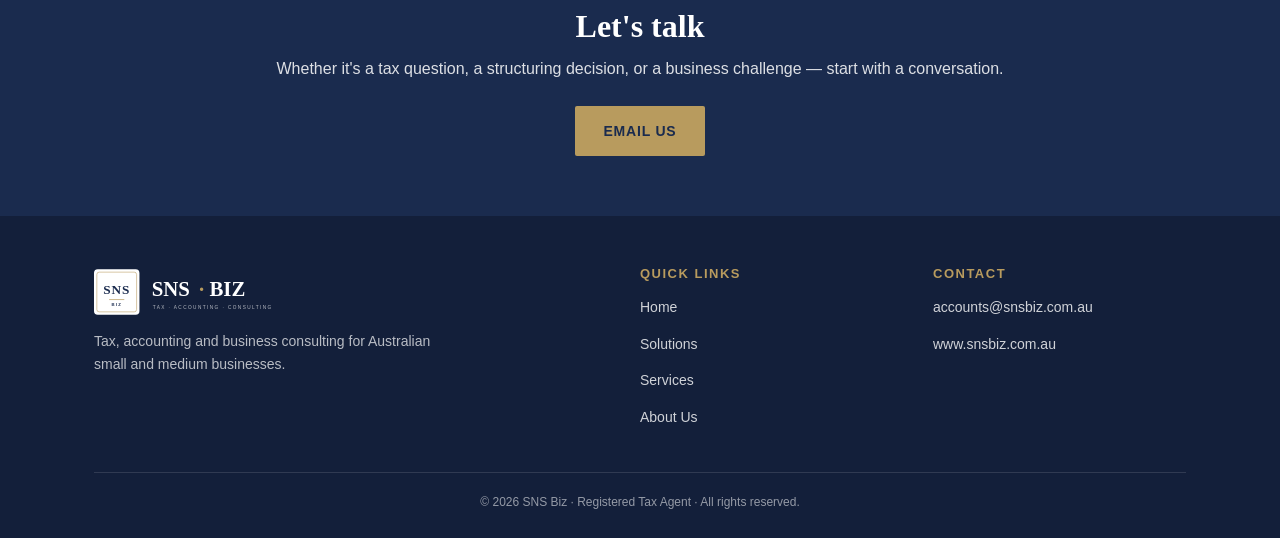
==== commit 6427ee78: "feat: add logo" ====
--- a/about.html
+++ b/about.html
@@ -5,13 +5,17 @@
 <meta name="viewport" content="width=device-width, initial-scale=1.0">
 <title data-i18n-title="about.title">About Us — SNS Biz</title>
 <meta name="description" content="About SNS Biz — a Sydney-based tax and business consulting practice led by fully qualified professional and Registered Tax Agent.">
+<link rel="icon" type="image/svg+xml" href="assets/favicon.svg">
+<link rel="icon" type="image/png" sizes="32x32" href="assets/favicon-32.png">
+<link rel="icon" type="image/png" sizes="16x16" href="assets/favicon-16.png">
+<link rel="apple-touch-icon" sizes="192x192" href="assets/logo-192.png">
 <link rel="stylesheet" href="styles.css">
 </head>
 <body>
 
 <header class="site-header">
   <div class="container">
-    <a href="index.html" class="brand">SNS<span class="dot">·</span>BIZ</a>
+    <a href="index.html" class="brand" aria-label="SNS Biz"><img src="assets/logo.svg" alt="SNS Biz"></a>
     <nav>
       <ul>
         <li><a href="index.html" data-i18n="nav.home">Home</a></li>
@@ -95,7 +99,7 @@
   <div class="container">
     <div class="row">
       <div>
-        <span class="brand">SNS<span style="color:var(--gold)">·</span>BIZ</span>
+        <a href="index.html" class="brand" aria-label="SNS Biz"><img src="assets/logo-reverse.svg" alt="SNS Biz"></a>
         <p style="color:rgba(255,255,255,0.7);font-size:14px;max-width:340px" data-i18n="footer.about">Tax, accounting and business consulting for Australian small and medium businesses.</p>
       </div>
       <div>
--- a/styles.css
+++ b/styles.css
@@ -65,6 +65,8 @@
   padding-bottom: 18px;
 }
 .brand {
+  display: inline-block;
+  line-height: 0;
   font-family: 'Times New Roman', Georgia, serif;
   font-size: 24px;
   font-weight: 700;
@@ -73,6 +75,17 @@
   text-transform: uppercase;
 }
 .brand .dot { color: var(--gold); }
+.brand img {
+  height: 44px;
+  width: auto;
+  display: block;
+}
+@media (max-width: 768px) {
+  .brand img { height: 38px; }
+}
+/* Footer brand uses the reverse logo for dark background */
+footer .brand { display: inline-block; line-height: 0; margin-bottom: 14px; }
+footer .brand img { height: 52px; width: auto; }
 nav ul { list-style: none; display: flex; gap: 28px; }
 nav a {
   color: var(--body);
